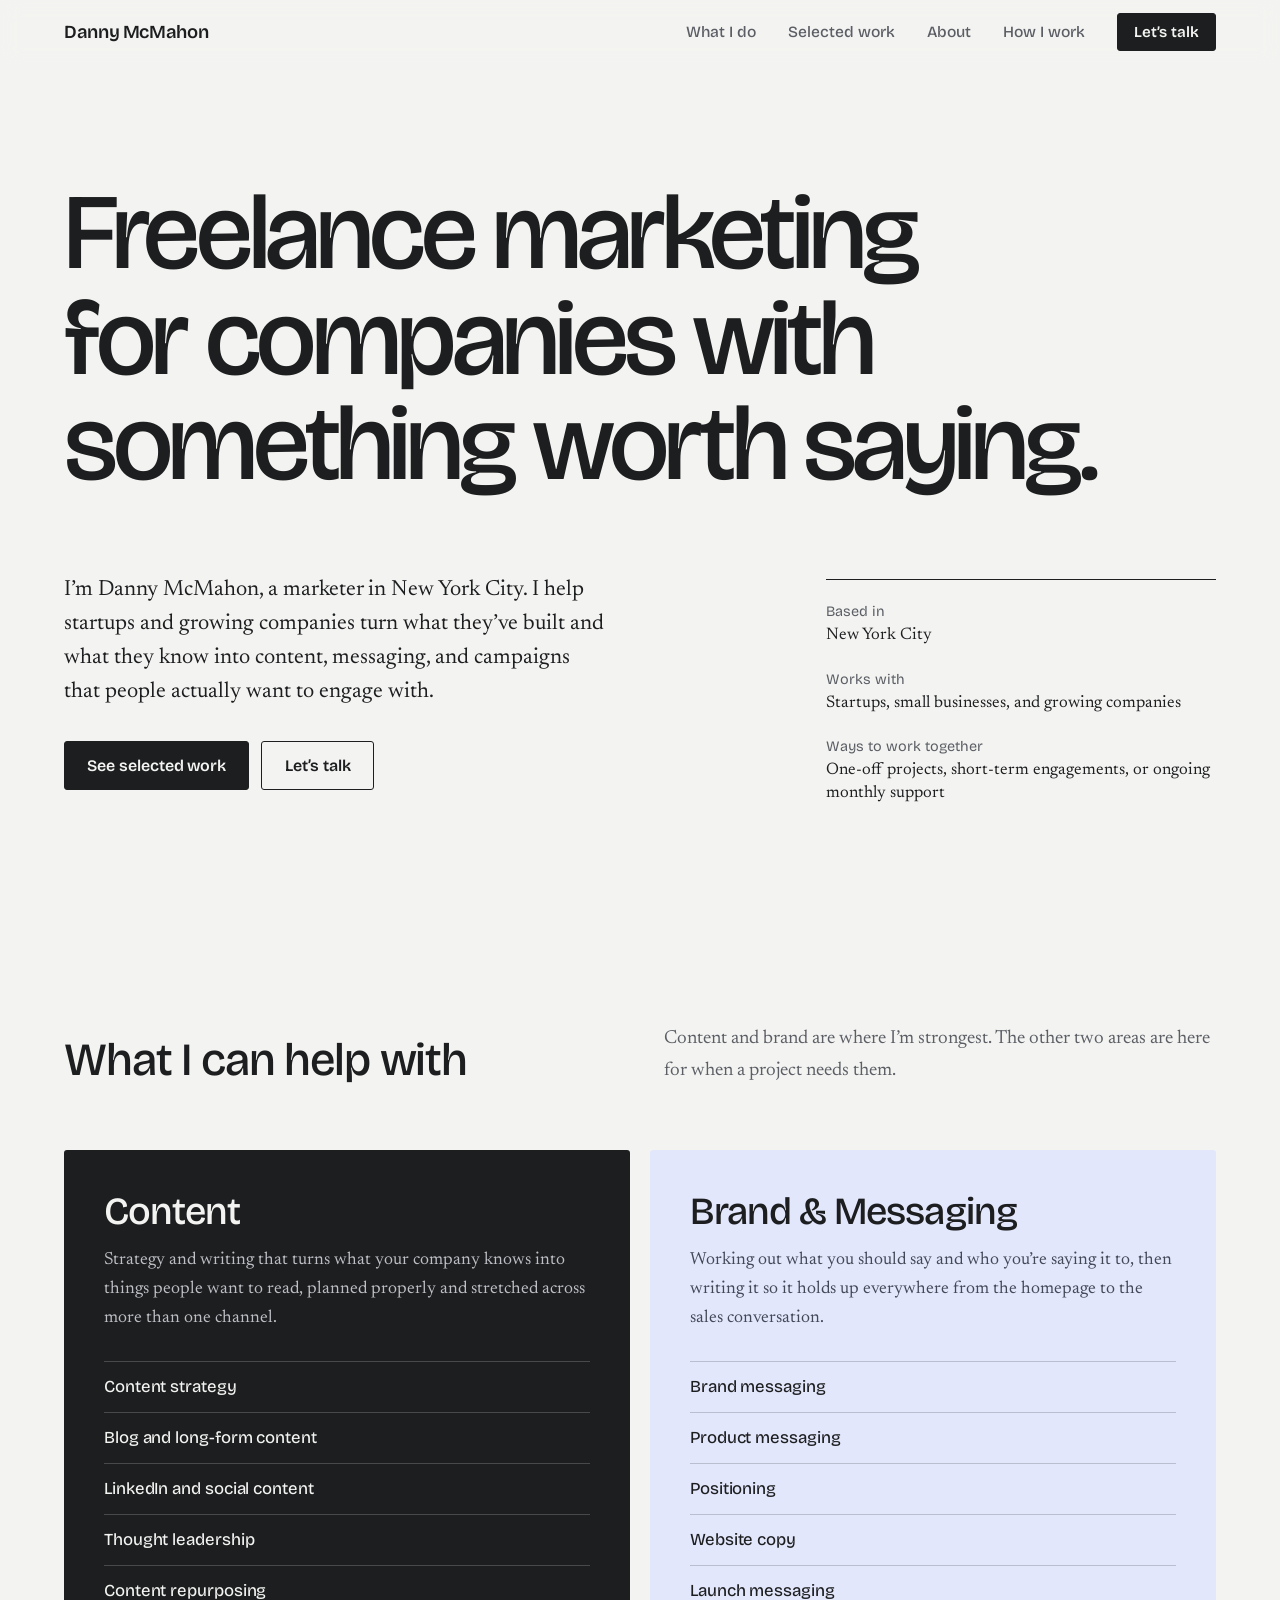
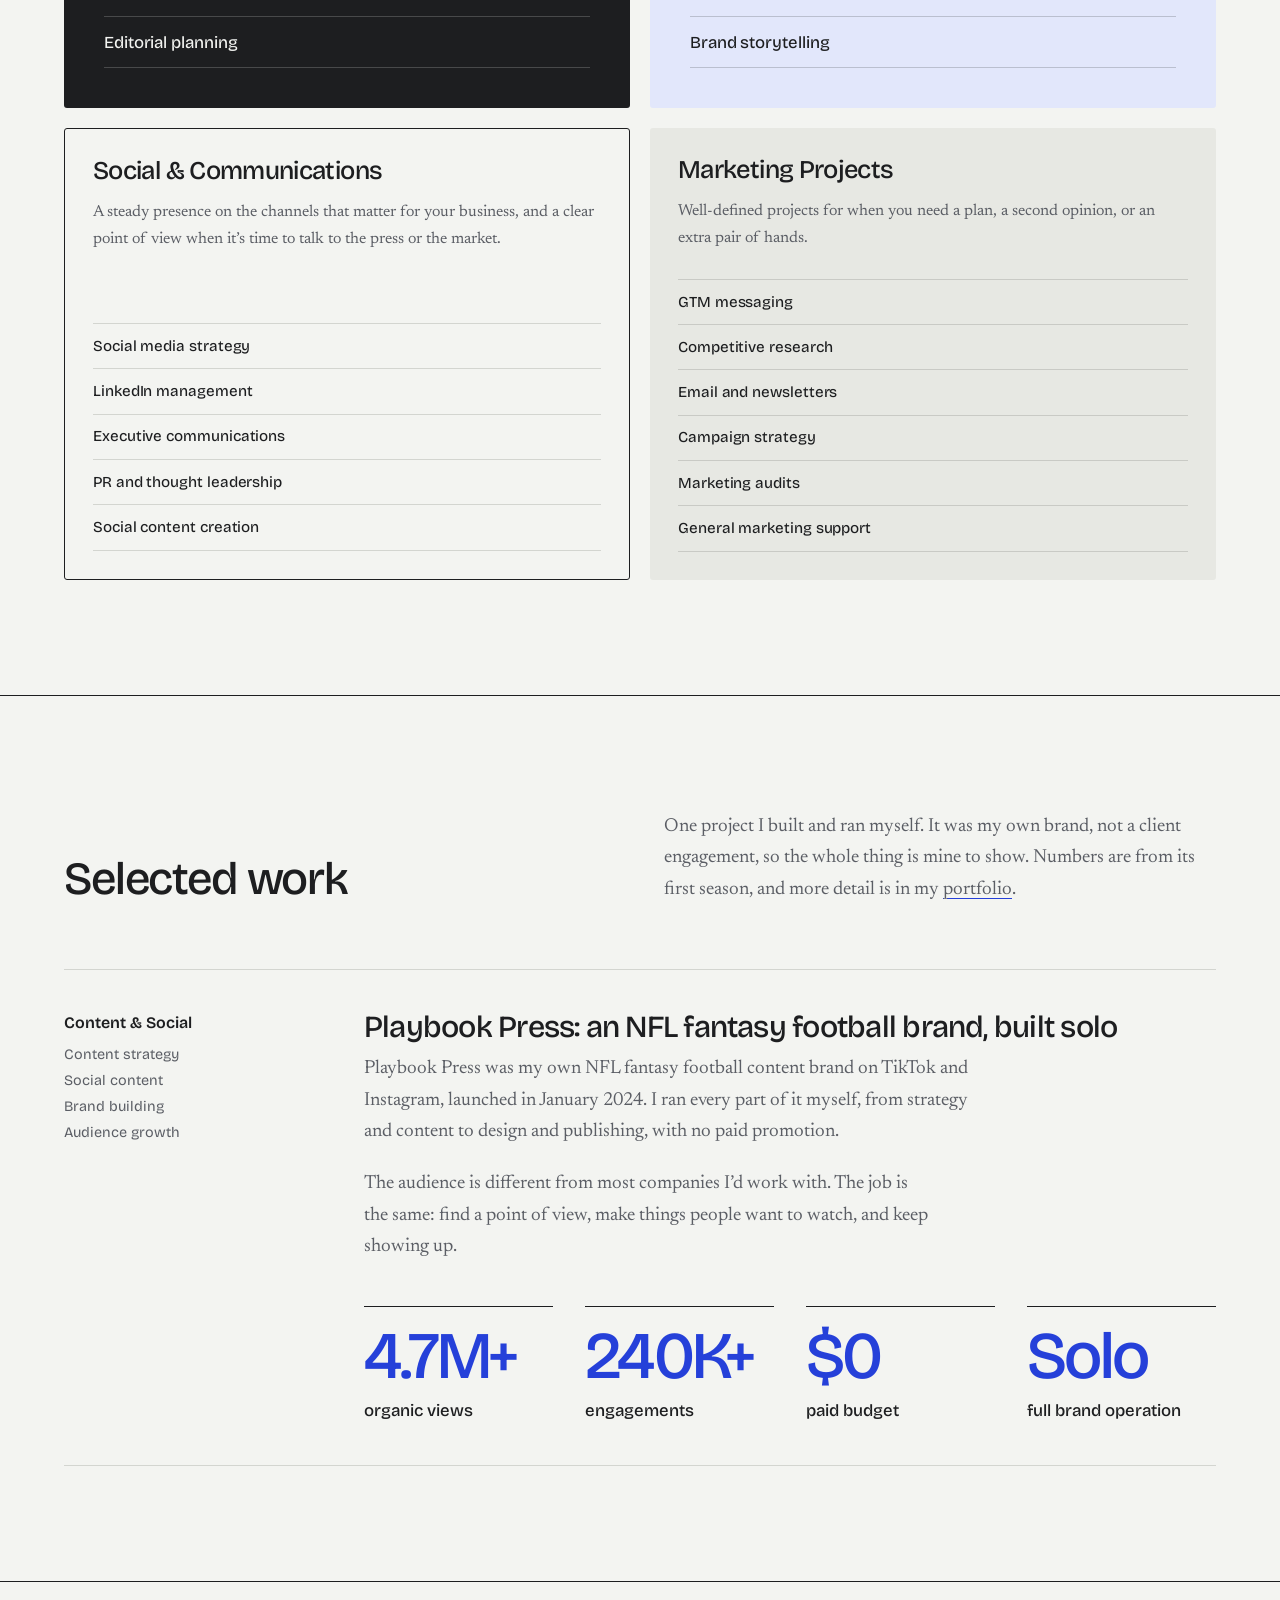
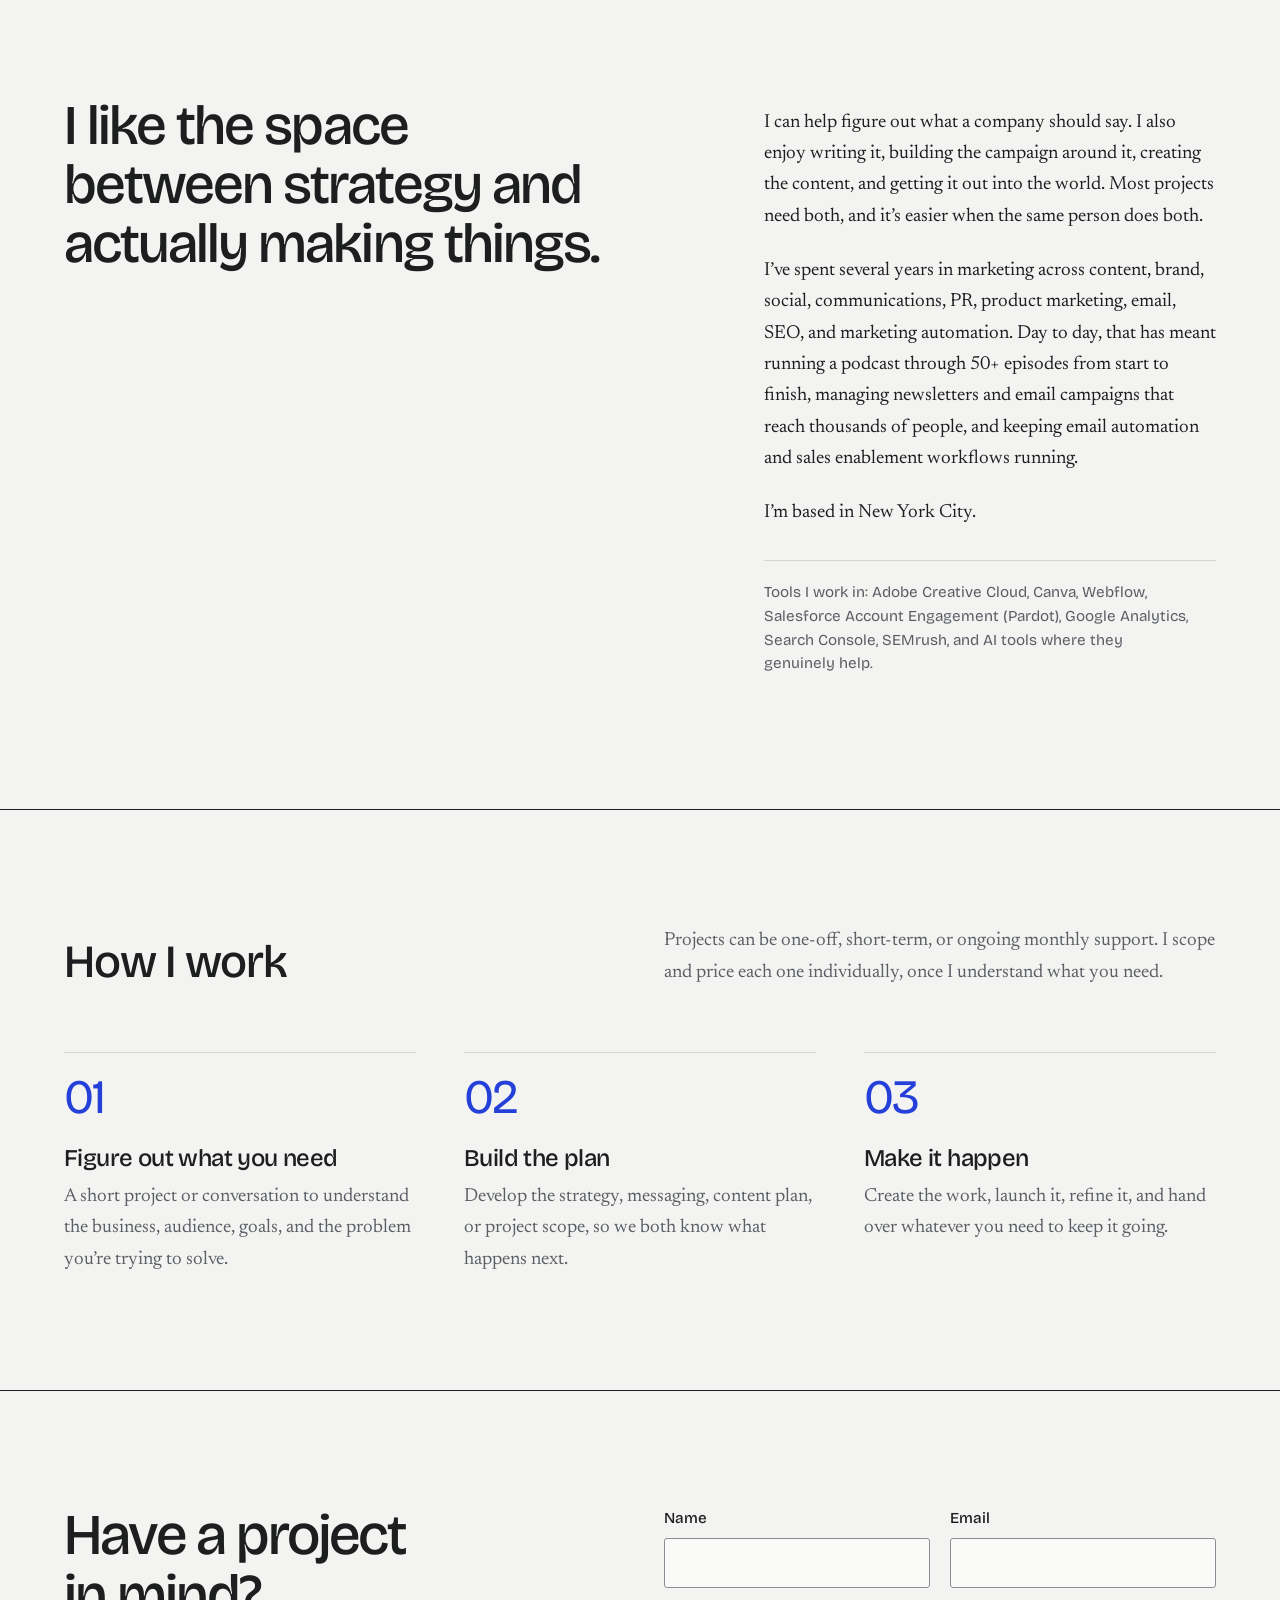
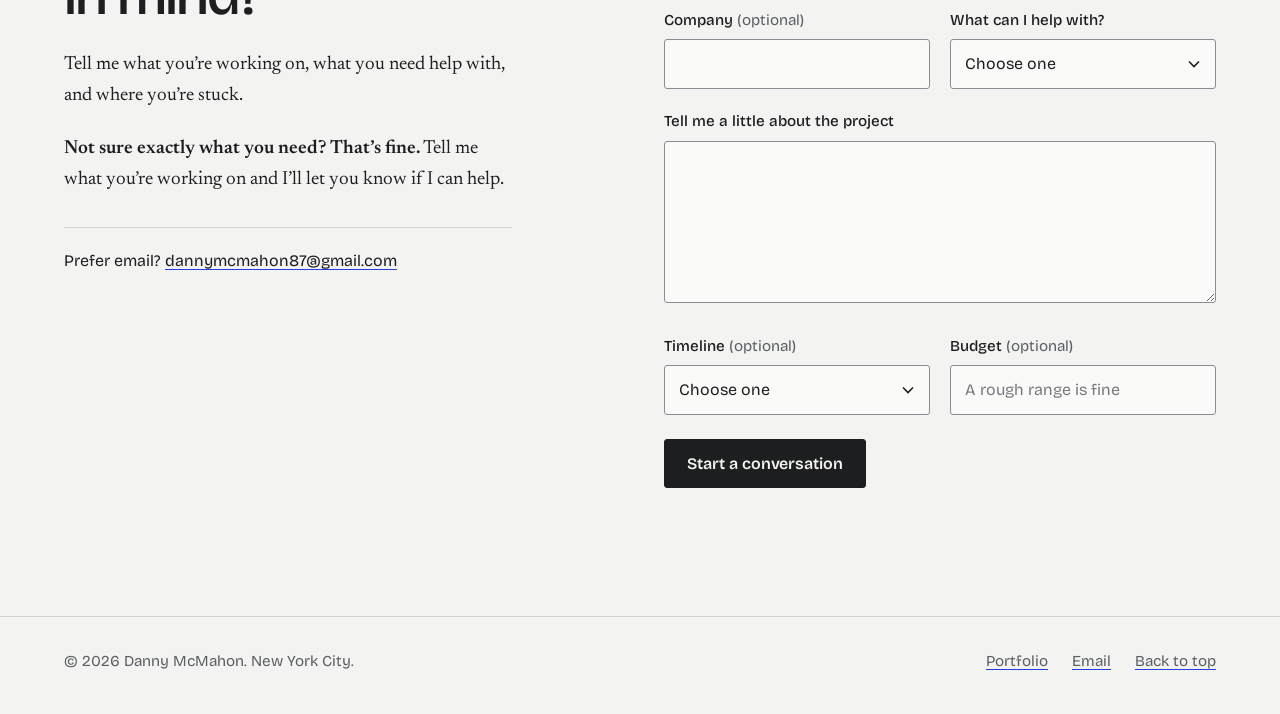
==== index.html @ 03c6f4ce "Add files via upload" ====
<!DOCTYPE html>
<html lang="en">
<head>
  <meta charset="utf-8">
  <meta name="viewport" content="width=device-width, initial-scale=1">

  <!-- Adds a "js" class early so the hero animation never flashes -->
  <script>document.documentElement.className += ' js';</script>

  <title>Danny McMahon | Freelance Content &amp; Marketing in New York City</title>
  <meta name="description" content="Danny McMahon is a freelance marketer in New York City who helps startups and growing companies with content, brand messaging, social media, and communications.">
  <meta name="theme-color" content="#F3F4F1">

  <!-- EDIT: replace with the real URL once the site is live -->
  <link rel="canonical" href="https://dannymcmahon24.github.io/freelance/">

  <!-- Open Graph / social previews. EDIT the URLs, and add og-image.png (1200x630) to the repo -->
  <meta property="og:type" content="website">
  <meta property="og:site_name" content="Danny McMahon">
  <meta property="og:title" content="Danny McMahon | Freelance Content &amp; Marketing">
  <meta property="og:description" content="Freelance marketing for companies with something worth saying. Content, brand messaging, social, and communications from New York City.">
  <meta property="og:url" content="https://dannymcmahon24.github.io/freelance/">
  <meta property="og:image" content="https://dannymcmahon24.github.io/freelance/og-image.png">
  <meta property="og:image:alt" content="Danny McMahon. Freelance marketing for companies with something worth saying.">
  <meta name="twitter:card" content="summary_large_image">

  <!-- Favicon placeholder (inline SVG monogram). Swap for your own favicon.svg or .png when ready -->
  <link rel="icon" href="data:image/svg+xml,%3Csvg xmlns='http://www.w3.org/2000/svg' viewBox='0 0 32 32'%3E%3Crect width='32' height='32' fill='%231D1E20'/%3E%3Ctext x='16' y='24' font-family='Georgia,serif' font-size='22' font-weight='700' text-anchor='middle' fill='%23F3F4F1'%3ED%3C/text%3E%3C/svg%3E">

  <!-- Fonts -->
  <link rel="preconnect" href="https://fonts.googleapis.com">
  <link rel="preconnect" href="https://fonts.gstatic.com" crossorigin>
  <link href="https://fonts.googleapis.com/css2?family=Bricolage+Grotesque:opsz,wght@12..96,400..700&family=Newsreader:ital,opsz,wght@0,6..72,400..600;1,6..72,400&display=swap" rel="stylesheet">

  <link rel="stylesheet" href="style.css">

  <script type="application/ld+json">
  {
    "@context": "https://schema.org",
    "@type": "Person",
    "name": "Danny McMahon",
    "jobTitle": "Freelance content and marketing",
    "description": "Freelance marketer helping startups and growing companies with content, brand messaging, social media, and communications.",
    "url": "https://dannymcmahon24.github.io/freelance/",
    "address": {
      "@type": "PostalAddress",
      "addressLocality": "New York",
      "addressRegion": "NY",
      "addressCountry": "US"
    },
    "knowsAbout": ["Content strategy", "Brand messaging", "Positioning", "Social media", "Communications", "SEO", "Email marketing"],
    "sameAs": ["https://dannymcmahon24.github.io/danny-portfolio/"]
  }
  </script>
</head>

<body>
  <a class="skip-link" href="#main">Skip to content</a>

  <header class="site-header" id="site-header">
    <div class="container nav">
      <a class="nav__brand" href="#top" aria-label="Danny McMahon, back to top">Danny McMahon</a>

      <button class="nav__toggle" type="button" aria-expanded="false" aria-controls="nav-links">
        <span data-toggle-label>Menu</span>
      </button>

      <nav aria-label="Primary">
        <ul class="nav__links" id="nav-links">
          <li><a href="#services">What I do</a></li>
          <li><a href="#work">Selected work</a></li>
          <li><a href="#about">About</a></li>
          <li><a href="#process">How I work</a></li>
          <li><a class="btn btn--small btn--primary" href="#contact">Let&rsquo;s talk</a></li>
        </ul>
      </nav>
    </div>
  </header>

  <main id="main">

    <!-- 1. HERO -->
    <section class="hero" id="top" aria-labelledby="hero-title">
      <div class="container">
        <h1 class="hero__title" id="hero-title" data-split>Freelance marketing for companies with something worth saying.</h1>

        <div class="hero__rest">
          <div class="hero__copy">
            <p class="hero__lede">I&rsquo;m Danny McMahon, a marketer in New York City. I help startups and growing companies turn what they&rsquo;ve built and what they know into content, messaging, and campaigns that people actually want to engage with.</p>
            <div class="hero__actions">
              <a class="btn btn--primary" href="#work">See selected work</a>
              <a class="btn btn--ghost" href="#contact">Let&rsquo;s talk</a>
            </div>
          </div>

          <dl class="hero__facts">
            <div>
              <dt>Based in</dt>
              <dd>New York City</dd>
            </div>
            <div>
              <dt>Works with</dt>
              <dd>Startups, small businesses, and growing companies</dd>
            </div>
            <div>
              <dt>Ways to work together</dt>
              <dd>One-off projects, short-term engagements, or ongoing monthly support</dd>
            </div>
          </dl>
        </div>
      </div>
    </section>

    <!-- 2. SERVICES -->
    <section class="section" id="services" aria-labelledby="services-title">
      <div class="container">
        <div class="section__head">
          <h2 id="services-title">What I can help with</h2>
          <p>Content and brand are where I&rsquo;m strongest. The other two areas are here for when a project needs them.</p>
        </div>

        <div class="services">
          <article class="panel panel--core panel--content">
            <h3>Content</h3>
            <p>Strategy and writing that turns what your company knows into things people want to read, planned properly and stretched across more than one channel.</p>
            <ul class="panel__list">
              <li>Content strategy</li>
              <li>Blog and long-form content</li>
              <li>LinkedIn and social content</li>
              <li>Thought leadership</li>
              <li>Content repurposing</li>
              <li>Editorial planning</li>
            </ul>
          </article>

          <article class="panel panel--core panel--brand">
            <h3>Brand &amp; Messaging</h3>
            <p>Working out what you should say and who you&rsquo;re saying it to, then writing it so it holds up everywhere from the homepage to the sales conversation.</p>
            <ul class="panel__list">
              <li>Brand messaging</li>
              <li>Product messaging</li>
              <li>Positioning</li>
              <li>Website copy</li>
              <li>Launch messaging</li>
              <li>Brand storytelling</li>
            </ul>
          </article>

          <article class="panel panel--support panel--social">
            <h3>Social &amp; Communications</h3>
            <p>A steady presence on the channels that matter for your business, and a clear point of view when it&rsquo;s time to talk to the press or the market.</p>
            <ul class="panel__list">
              <li>Social media strategy</li>
              <li>LinkedIn management</li>
              <li>Executive communications</li>
              <li>PR and thought leadership</li>
              <li>Social content creation</li>
            </ul>
          </article>

          <article class="panel panel--support panel--projects">
            <h3>Marketing Projects</h3>
            <p>Well-defined projects for when you need a plan, a second opinion, or an extra pair of hands.</p>
            <ul class="panel__list">
              <li>GTM messaging</li>
              <li>Competitive research</li>
              <li>Email and newsletters</li>
              <li>Campaign strategy</li>
              <li>Marketing audits</li>
              <li>General marketing support</li>
            </ul>
          </article>
        </div>
      </div>
    </section>

    <!-- 3. SELECTED WORK -->
    <section class="section section--rule" id="work" aria-labelledby="work-title">
      <div class="container">
        <div class="section__head">
          <h2 id="work-title">Selected work</h2>
          <p>One project I built and ran myself. It was my own brand, not a client engagement, so the whole thing is mine to show. Numbers are from its first season, and more detail is in my <a class="link" href="https://dannymcmahon24.github.io/danny-portfolio/" target="_blank" rel="noopener">portfolio</a>.</p>
        </div>

        <ul class="work" role="list">
          <li class="work-item work-item--feature">
            <div class="work-item__meta">
              <p class="work-item__type">Content &amp; Social</p>
              <ul class="work-item__skills" role="list">
                <li>Content strategy</li>
                <li>Social content</li>
                <li>Brand building</li>
                <li>Audience growth</li>
              </ul>
            </div>
            <div class="work-item__body">
              <h3>Playbook Press: an NFL fantasy football brand, built solo</h3>
              <p>Playbook Press was my own NFL fantasy football content brand on TikTok and Instagram, launched in January 2024. I ran every part of it myself, from strategy and content to design and publishing, with no paid promotion.</p>
              <p>The audience is different from most companies I&rsquo;d work with. The job is the same: find a point of view, make things people want to watch, and keep showing up.</p>
            </div>
            <div class="figures">
              <div class="figure">
                <p class="result__fig">4.7M+</p>
                <p class="result__label">organic views</p>
              </div>
              <div class="figure">
                <p class="result__fig">240K+</p>
                <p class="result__label">engagements</p>
              </div>
              <div class="figure">
                <p class="result__fig">$0</p>
                <p class="result__label">paid budget</p>
              </div>
              <div class="figure">
                <p class="result__fig">Solo</p>
                <p class="result__label">full brand operation</p>
              </div>
            </div>
          </li>
        </ul>
      </div>
    </section>

    <!-- 4. ABOUT -->
    <section class="section section--rule" id="about" aria-labelledby="about-title">
      <div class="container about">
        <h2 class="about__statement" id="about-title">I like the space between strategy and actually making things.</h2>

        <div class="about__body">
          <p>I can help figure out what a company should say. I also enjoy writing it, building the campaign around it, creating the content, and getting it out into the world. Most projects need both, and it&rsquo;s easier when the same person does both.</p>
          <p>I&rsquo;ve spent several years in marketing across content, brand, social, communications, PR, product marketing, email, SEO, and marketing automation. Day to day, that has meant running a podcast through 50+ episodes from start to finish, managing newsletters and email campaigns that reach thousands of people, and keeping email automation and sales enablement workflows running.</p>
          <p>I&rsquo;m based in New York City.</p>
          <p class="about__tools">Tools I work in: Adobe Creative Cloud, Canva, Webflow, Salesforce Account Engagement (Pardot), Google Analytics, Search Console, SEMrush, and AI tools where they genuinely help.</p>
        </div>
      </div>
    </section>

    <!-- 5. HOW I WORK -->
    <section class="section section--rule" id="process" aria-labelledby="process-title">
      <div class="container">
        <div class="section__head">
          <h2 id="process-title">How I work</h2>
          <p>Projects can be one-off, short-term, or ongoing monthly support. I scope and price each one individually, once I understand what you need.</p>
        </div>

        <ol class="steps" role="list">
          <li class="step">
            <span class="step__num" aria-hidden="true">01</span>
            <h3>Figure out what you need</h3>
            <p>A short project or conversation to understand the business, audience, goals, and the problem you&rsquo;re trying to solve.</p>
          </li>
          <li class="step">
            <span class="step__num" aria-hidden="true">02</span>
            <h3>Build the plan</h3>
            <p>Develop the strategy, messaging, content plan, or project scope, so we both know what happens next.</p>
          </li>
          <li class="step">
            <span class="step__num" aria-hidden="true">03</span>
            <h3>Make it happen</h3>
            <p>Create the work, launch it, refine it, and hand over whatever you need to keep it going.</p>
          </li>
        </ol>
      </div>
    </section>

    <!-- 6. CONTACT -->
    <section class="section section--rule section--last" id="contact" aria-labelledby="contact-title">
      <div class="container contact">
        <div class="contact__intro">
          <h2 id="contact-title">Have a project in mind?</h2>
          <p>Tell me what you&rsquo;re working on, what you need help with, and where you&rsquo;re stuck.</p>
          <p><strong>Not sure exactly what you need? That&rsquo;s fine.</strong> Tell me what you&rsquo;re working on and I&rsquo;ll let you know if I can help.</p>
          <p class="contact__email">Prefer email? <a class="link" href="mailto:dannymcmahon87@gmail.com" data-email-link><span data-email>dannymcmahon87@gmail.com</span></a></p>
        </div>

        <div class="form-wrap" id="form-wrap">
          <form class="form" id="contact-form" method="post">
            <div class="form__row">
              <div class="field">
                <label for="name">Name</label>
                <input id="name" name="name" type="text" autocomplete="name" required>
              </div>
              <div class="field">
                <label for="email">Email</label>
                <input id="email" name="email" type="email" autocomplete="email" required>
              </div>
            </div>

            <div class="form__row">
              <div class="field">
                <label for="company">Company <span class="optional">(optional)</span></label>
                <input id="company" name="company" type="text" autocomplete="organization">
              </div>
              <div class="field">
                <label for="help">What can I help with?</label>
                <select id="help" name="help" required>
                  <option value="" selected disabled>Choose one</option>
                  <option>Content</option>
                  <option>Brand &amp; Messaging</option>
                  <option>Social &amp; Communications</option>
                  <option>Marketing Projects</option>
                  <option>Not sure yet</option>
                </select>
              </div>
            </div>

            <div class="field">
              <label for="project">Tell me a little about the project</label>
              <textarea id="project" name="project" rows="6" required></textarea>
            </div>

            <div class="form__row">
              <div class="field">
                <label for="timeline">Timeline <span class="optional">(optional)</span></label>
                <select id="timeline" name="timeline">
                  <option value="" selected>Choose one</option>
                  <option>As soon as possible</option>
                  <option>In the next month</option>
                  <option>In the next few months</option>
                  <option>No fixed date</option>
                </select>
              </div>
              <div class="field">
                <label for="budget">Budget <span class="optional">(optional)</span></label>
                <input id="budget" name="budget" type="text" placeholder="A rough range is fine" autocomplete="off">
              </div>
            </div>

            <!-- Spam trap: real people never see or fill this in -->
            <div class="hp" aria-hidden="true">
              <label for="website">Leave this field empty</label>
              <input id="website" name="website" type="text" tabindex="-1" autocomplete="off">
            </div>

            <div class="form__footer">
              <button class="btn btn--primary" type="submit" data-submit>Start a conversation</button>
              <p class="form__status" id="form-status" role="status" aria-live="polite"></p>
            </div>
          </form>

          <div class="form__thanks" id="form-thanks" tabindex="-1" hidden>
            <h3>Got it. Thanks for reaching out.</h3>
            <p data-thanks-text>I&rsquo;ll read what you sent and reply by email.</p>
          </div>
        </div>
      </div>
    </section>
  </main>

  <footer class="site-footer">
    <div class="container site-footer__inner">
      <p>&copy; <span data-year>2026</span> Danny McMahon. New York City.</p>
      <ul class="site-footer__links" role="list">
        <li><a class="link" href="https://dannymcmahon24.github.io/danny-portfolio/" target="_blank" rel="noopener">Portfolio</a></li>
        <li><a class="link" href="mailto:dannymcmahon87@gmail.com" data-email-link>Email</a></li>
        <li><a class="link" href="#top">Back to top</a></li>
      </ul>
    </div>
  </footer>

  <script src="script.js" defer></script>
</body>
</html>
---- style.css ----
/* ==========================================================================
   Danny McMahon | Freelance marketing site
   Easy edits: colors, fonts, and spacing all live in the :root block below.
   ========================================================================== */

:root {
  /* Color */
  --paper: #F3F4F1;       /* page background */
  --paper-2: #FAFAF8;     /* form fields */
  --ink: #1D1E20;         /* text, dark panel */
  --muted: #5B5E65;       /* secondary text */
  --rule: #D3D5D0;        /* hairlines */
  --stone: #E7E8E3;       /* quiet panel fill */
  --accent: #2540D9;      /* the one accent: proofreader's blue */
  --accent-dark: #1B30AE;
  --tint: #E2E7FB;        /* pale accent for the Brand panel */

  /* Type */
  --font-display: "Bricolage Grotesque", "Helvetica Neue", Arial, sans-serif;
  --font-text: "Newsreader", Georgia, "Times New Roman", serif;

  /* Layout */
  --gutter: clamp(1.25rem, 4vw, 3rem);
  --max: 78rem;
  --nav-h: 4rem;
  --radius: 3px;
}

/* ---------- Base ---------- */

*,
*::before,
*::after { box-sizing: border-box; }

html {
  -webkit-text-size-adjust: 100%;
  scroll-padding-top: calc(var(--nav-h) + 1rem);
}

@media (prefers-reduced-motion: no-preference) {
  html { scroll-behavior: smooth; }
}

body {
  margin: 0;
  background: var(--paper);
  color: var(--ink);
  font-family: var(--font-text);
  font-size: 1.125rem;
  line-height: 1.65;
  font-optical-sizing: auto;
  -webkit-font-smoothing: antialiased;
  -moz-osx-font-smoothing: grayscale;
  text-rendering: optimizeLegibility;
}

@media (min-width: 52rem) {
  body { font-size: 1.1875rem; }
}

h1, h2, h3, h4 {
  margin: 0;
  font-family: var(--font-display);
  font-weight: 500;
  font-optical-sizing: auto;
  line-height: 1.1;
  letter-spacing: -0.025em;
  text-wrap: balance;
}

p { margin: 0 0 1.1em; text-wrap: pretty; }
p:last-child { margin-bottom: 0; }

ul, ol { margin: 0; padding: 0; list-style: none; }
dl, dd { margin: 0; }

a { color: inherit; }

img, svg { display: block; max-width: 100%; }

:focus-visible {
  outline: 2px solid var(--accent);
  outline-offset: 3px;
}

::selection { background: var(--accent); color: #fff; }

.container {
  width: 100%;
  max-width: var(--max);
  margin-inline: auto;
  padding-inline: var(--gutter);
}

.skip-link {
  position: absolute;
  left: 1rem;
  top: -4rem;
  z-index: 100;
  padding: 0.6rem 1rem;
  background: var(--ink);
  color: var(--paper);
  font-family: var(--font-display);
  font-size: 0.95rem;
  text-decoration: none;
  border-radius: var(--radius);
}
.skip-link:focus { top: 1rem; }

/* Inline links: a quiet blue underline that thickens on hover */
.link {
  text-decoration: underline;
  text-decoration-color: var(--accent);
  text-decoration-thickness: 1px;
  text-underline-offset: 0.2em;
  transition: text-decoration-thickness 0.15s ease, color 0.15s ease;
}
.link:hover {
  color: var(--accent);
  text-decoration-thickness: 2px;
}

/* ---------- Buttons ---------- */

.btn {
  display: inline-block;
  padding: 0.85rem 1.4rem;
  border: 1px solid var(--ink);
  border-radius: var(--radius);
  font-family: var(--font-display);
  font-size: 1rem;
  font-weight: 600;
  line-height: 1.2;
  letter-spacing: -0.005em;
  text-align: center;
  text-decoration: none;
  cursor: pointer;
  transition: background-color 0.18s ease, color 0.18s ease, border-color 0.18s ease;
}

.btn--primary {
  background: var(--ink);
  color: var(--paper);
}
.btn--primary:hover {
  background: var(--accent);
  border-color: var(--accent);
}

.btn--ghost {
  background: transparent;
  color: var(--ink);
}
.btn--ghost:hover {
  background: var(--ink);
  color: var(--paper);
}

.btn--small {
  padding: 0.55rem 1rem;
  font-size: 0.95rem;
}

.btn[disabled] {
  opacity: 0.6;
  cursor: progress;
}

/* ---------- Header / navigation ---------- */

.site-header {
  position: sticky;
  top: 0;
  z-index: 50;
  background: rgba(243, 244, 241, 0.92);
  -webkit-backdrop-filter: saturate(1.2) blur(10px);
  backdrop-filter: saturate(1.2) blur(10px);
  border-bottom: 1px solid transparent;
  transition: border-color 0.2s ease;
}
.site-header.is-scrolled { border-bottom-color: var(--rule); }

.nav {
  display: flex;
  align-items: center;
  justify-content: space-between;
  min-height: var(--nav-h);
}

.nav__brand {
  font-family: var(--font-display);
  font-size: 1.15rem;
  font-weight: 600;
  letter-spacing: -0.02em;
  text-decoration: none;
}

.nav__toggle {
  padding: 0.5rem 0;
  border: 0;
  background: none;
  color: var(--ink);
  font-family: var(--font-display);
  font-size: 1rem;
  font-weight: 500;
  cursor: pointer;
}

/* Mobile menu: drops down under the header */
.nav__links {
  display: none;
  position: absolute;
  top: 100%;
  left: 0;
  right: 0;
  flex-direction: column;
  padding: 0.25rem var(--gutter) 1.5rem;
  background: var(--paper);
  border-bottom: 1px solid var(--rule);
}
.site-header.is-open .nav__links { display: flex; }

.nav__links a:not(.btn) {
  display: block;
  padding: 0.9rem 0;
  border-bottom: 1px solid var(--rule);
  font-family: var(--font-display);
  font-size: 1.25rem;
  font-weight: 500;
  text-decoration: none;
}
.nav__links li:last-child { margin-top: 1.25rem; }
.nav__links .btn { display: block; }

@media (min-width: 52rem) {
  .nav__toggle { display: none; }

  .nav__links {
    display: flex;
    position: static;
    flex-direction: row;
    align-items: center;
    gap: 2rem;
    padding: 0;
    background: none;
    border: 0;
  }

  .nav__links a:not(.btn) {
    padding: 0.25rem 0;
    border: 0;
    font-size: 0.975rem;
    color: var(--muted);
    text-decoration: underline;
    text-decoration-color: transparent;
    text-decoration-thickness: 2px;
    text-underline-offset: 0.45em;
    transition: color 0.15s ease, text-decoration-color 0.15s ease;
  }
  .nav__links a:not(.btn):hover { color: var(--ink); }
  .nav__links a[aria-current="true"] {
    color: var(--ink);
    text-decoration-color: var(--accent);
  }

  .nav__links li:last-child { margin-top: 0; }
  .nav__links .btn { display: inline-block; }
}

/* ---------- Hero ---------- */

.hero {
  padding-block: clamp(3.5rem, 9vw, 7.5rem) clamp(4rem, 8vw, 7rem);
}

.hero__title {
  max-width: 15.5em;
  font-size: clamp(2.8rem, 8.4vw, 7.25rem);
  font-weight: 500;
  line-height: 0.98;
  letter-spacing: -0.04em;
}

.hero__rest {
  display: grid;
  gap: 3rem;
  margin-top: clamp(2.5rem, 6vw, 5rem);
}

.hero__lede {
  max-width: 34rem;
  font-size: 1.25rem;
  line-height: 1.55;
}

@media (min-width: 52rem) {
  .hero__lede { font-size: 1.375rem; }
}

.hero__actions {
  display: flex;
  flex-wrap: wrap;
  gap: 0.75rem;
  margin-top: 2rem;
}

.hero__facts {
  display: grid;
  gap: 1.25rem;
  align-content: start;
  padding-top: 1.25rem;
  border-top: 1px solid var(--ink);
}

.hero__facts dt {
  font-family: var(--font-display);
  font-size: 0.9rem;
  color: var(--muted);
}
.hero__facts dd {
  font-size: 1.05rem;
  line-height: 1.4;
}

@media (min-width: 52rem) {
  .hero__rest {
    grid-template-columns: minmax(0, 7fr) minmax(0, 4fr);
    gap: 5rem;
    align-items: start;
  }
  .hero__facts { margin-top: 0.4rem; }
}

/* The one orchestrated moment: headline words rise into place on load */
@media (prefers-reduced-motion: no-preference) {
  .js .hero__title .w {
    display: inline-block;
    overflow: hidden;
    vertical-align: top;
    padding-bottom: 0.14em;
    margin-bottom: -0.14em;
  }
  .js .hero__title .w > span {
    display: inline-block;
    transform: translateY(110%);
    animation: rise 0.85s cubic-bezier(0.2, 0.7, 0.2, 1) forwards;
    animation-delay: calc(var(--i, 0) * 70ms + 120ms);
  }
  .js .hero__rest {
    opacity: 0;
    animation: fade-in 0.9s ease 0.85s forwards;
  }
}

@keyframes rise { to { transform: none; } }
@keyframes fade-in { to { opacity: 1; } }

/* ---------- Sections ---------- */

.section {
  padding-block: clamp(4.5rem, 9vw, 8rem);
}
.section--rule {
  border-top: 1px solid var(--ink);
}
.section--last {
  padding-bottom: clamp(5rem, 10vw, 9rem);
}

.section__head {
  display: grid;
  gap: 1rem 3rem;
  margin-bottom: clamp(2.5rem, 5vw, 4rem);
}
.section__head h2 {
  font-size: clamp(2rem, 3.6vw, 2.9rem);
}
.section__head p {
  max-width: 36rem;
  color: var(--muted);
}

@media (min-width: 56rem) {
  .section__head {
    grid-template-columns: repeat(12, minmax(0, 1fr));
    align-items: end;
  }
  .section__head h2 { grid-column: 1 / 6; }
  .section__head p { grid-column: 7 / 13; }
}

/* ---------- Services ---------- */

.services {
  display: grid;
  gap: 1rem;
}

@media (min-width: 52rem) {
  .services {
    grid-template-columns: repeat(2, minmax(0, 1fr));
    gap: 1.25rem;
  }
}

.panel {
  --bg: transparent;
  --fg: var(--ink);
  --soft: var(--muted);
  --line: var(--rule);
  display: flex;
  flex-direction: column;
  padding: 1.75rem;
  background: var(--bg);
  color: var(--fg);
  border-radius: var(--radius);
}

.panel h3 { margin-bottom: 0.85rem; }

.panel > p {
  color: var(--soft);
  margin-bottom: 1.75rem;
}

.panel__list {
  margin-top: auto;
  border-top: 1px solid var(--line);
}
.panel__list li {
  padding: 0.6rem 0;
  border-bottom: 1px solid var(--line);
  font-family: var(--font-display);
  font-size: 1rem;
  font-weight: 450;
  letter-spacing: -0.005em;
}

/* Core panels: bigger and bolder */
.panel--core { padding: clamp(1.75rem, 3.2vw, 2.5rem); }
.panel--core h3 { font-size: clamp(1.9rem, 3vw, 2.5rem); }
.panel--core > p { font-size: 1.1rem; }
.panel--core .panel__list li { padding-block: 0.7rem; font-size: 1.05rem; }

/* Support panels: smaller and quieter */
.panel--support h3 { font-size: clamp(1.4rem, 2vw, 1.65rem); }
.panel--support > p { font-size: 1rem; }
.panel--support .panel__list li { font-size: 0.95rem; }

/* Four different surfaces */
.panel--content {
  --bg: var(--ink);
  --fg: var(--paper);
  --soft: #BDBFC4;
  --line: rgba(243, 244, 241, 0.2);
}
.panel--brand {
  --bg: var(--tint);
  --soft: #434857;
  --line: rgba(29, 30, 32, 0.2);
}
.panel--social {
  border: 1px solid var(--ink);
}
.panel--projects {
  --bg: var(--stone);
  --line: rgba(29, 30, 32, 0.15);
}

/* ---------- Selected work ---------- */

.work { border-top: 1px solid var(--rule); }

.work-item {
  display: grid;
  gap: 1.25rem;
  padding-block: 2rem;
  border-bottom: 1px solid var(--rule);
}

.work-item__type {
  margin-bottom: 0.4rem;
  font-family: var(--font-display);
  font-size: 1rem;
  font-weight: 600;
}
.work-item__skills {
  display: flex;
  flex-wrap: wrap;
  gap: 0.1rem 1rem;
  font-family: var(--font-display);
  font-size: 0.9rem;
  color: var(--muted);
}

.work-item__body h3 {
  margin-bottom: 0.6rem;
  font-size: clamp(1.45rem, 2.4vw, 2rem);
}
.work-item__body p {
  max-width: 34rem;
  color: var(--muted);
}

.result__fig {
  margin: 0;
  font-family: var(--font-display);
  font-size: clamp(2.75rem, 5.2vw, 4.25rem);
  font-weight: 500;
  line-height: 1;
  letter-spacing: -0.04em;
  color: var(--accent);
  font-variant-numeric: lining-nums;
}
.result__label {
  margin: 0.45rem 0 0;
  font-family: var(--font-display);
  font-size: 1.05rem;
  font-weight: 500;
}
.result__extra {
  margin: 0.15rem 0 0;
  font-size: 0.95rem;
  color: var(--muted);
}

@media (min-width: 56rem) {
  .work-item {
    grid-template-columns: repeat(12, minmax(0, 1fr));
    gap: 0 3rem;
    padding-block: 2.5rem;
    align-items: start;
  }
  .work-item__meta { grid-column: 1 / 4; }
  .work-item__skills { flex-direction: column; gap: 0.15rem; }
  .work-item__body { grid-column: 4 / 9; }
  .work-item__result { grid-column: 9 / 13; }
}

/* ---------- About ---------- */

.about {
  display: grid;
  gap: 2rem;
}

.about__statement {
  font-size: clamp(2.1rem, 4.4vw, 3.5rem);
  line-height: 1.05;
  letter-spacing: -0.035em;
}

.about__body { max-width: 38rem; }
.about__body p { margin-bottom: 1.2em; }

.about__tools {
  margin-top: 2rem;
  padding-top: 1.25rem;
  border-top: 1px solid var(--rule);
  font-family: var(--font-display);
  font-size: 0.95rem;
  line-height: 1.55;
  color: var(--muted);
}

@media (min-width: 56rem) {
  .about {
    grid-template-columns: repeat(12, minmax(0, 1fr));
    gap: 0 3rem;
  }
  .about__statement { grid-column: 1 / 7; }
  .about__body { grid-column: 8 / 13; margin-top: 0.6rem; }
}

/* ---------- Process ---------- */

.steps {
  display: grid;
  gap: 2.5rem;
}

.step {
  padding-top: 1.25rem;
  border-top: 1px solid var(--rule);
}

.step__num {
  display: block;
  margin-bottom: 1.5rem;
  font-family: var(--font-display);
  font-size: 3rem;
  font-weight: 400;
  line-height: 1;
  letter-spacing: -0.04em;
  color: var(--accent);
  font-variant-numeric: lining-nums;
}

.step h3 {
  margin-bottom: 0.6rem;
  font-size: 1.5rem;
}
.step p {
  max-width: 24rem;
  color: var(--muted);
}

@media (min-width: 52rem) {
  .steps {
    grid-template-columns: repeat(3, minmax(0, 1fr));
    gap: 3rem;
  }
}

/* ---------- Contact ---------- */

.contact {
  display: grid;
  gap: 3rem;
}

.contact__intro h2 {
  margin-bottom: 1.5rem;
  font-size: clamp(2.2rem, 4.6vw, 3.6rem);
  line-height: 1.03;
  letter-spacing: -0.035em;
}
.contact__intro p { max-width: 28rem; }
.contact__intro strong {
  font-weight: 600;
}
.contact__email {
  margin-top: 2rem;
  padding-top: 1.25rem;
  border-top: 1px solid var(--rule);
  font-family: var(--font-display);
  font-size: 1rem;
}

@media (min-width: 56rem) {
  .contact {
    grid-template-columns: repeat(12, minmax(0, 1fr));
    gap: 0 3rem;
  }
  .contact__intro { grid-column: 1 / 6; }
  .form-wrap { grid-column: 7 / 13; }
}

/* Form */

.form { display: grid; gap: 1.25rem; }

.form__row {
  display: grid;
  gap: 1.25rem;
}
@media (min-width: 40rem) {
  .form__row { grid-template-columns: repeat(2, minmax(0, 1fr)); }
}

.field label {
  display: block;
  margin-bottom: 0.4rem;
  font-family: var(--font-display);
  font-size: 0.95rem;
  font-weight: 500;
}
.optional {
  font-weight: 400;
  color: var(--muted);
}

.field input,
.field select,
.field textarea {
  width: 100%;
  padding: 0.8rem 0.9rem;
  background: var(--paper-2);
  color: var(--ink);
  border: 1px solid #8A8D93;
  border-radius: var(--radius);
  font-family: var(--font-display);
  font-size: 1rem; /* 16px+ stops iOS zooming on focus */
  line-height: 1.4;
  transition: border-color 0.15s ease, box-shadow 0.15s ease;
}
.field textarea { resize: vertical; min-height: 9rem; }

.field input::placeholder { color: #767980; }

.field input:hover,
.field select:hover,
.field textarea:hover { border-color: var(--ink); }

.field input:focus-visible,
.field select:focus-visible,
.field textarea:focus-visible {
  outline: none;
  border-color: var(--accent);
  box-shadow: 0 0 0 3px rgba(37, 64, 217, 0.22);
}

.field select {
  appearance: none;
  -webkit-appearance: none;
  padding-right: 2.4rem;
  background-image: url("data:image/svg+xml,%3Csvg xmlns='http://www.w3.org/2000/svg' width='12' height='8' viewBox='0 0 12 8'%3E%3Cpath d='M1 1.5l5 5 5-5' fill='none' stroke='%231D1E20' stroke-width='1.6'/%3E%3C/svg%3E");
  background-repeat: no-repeat;
  background-position: right 0.95rem center;
}

.hp {
  position: absolute;
  left: -9999px;
  width: 1px;
  height: 1px;
  overflow: hidden;
}

.form__footer {
  display: flex;
  flex-wrap: wrap;
  align-items: center;
  gap: 1rem 1.25rem;
  margin-top: 0.25rem;
}

.form__status {
  margin: 0;
  font-family: var(--font-display);
  font-size: 0.95rem;
  color: var(--muted);
}
.form__status.is-error { color: #A12727; }

.form__thanks {
  padding: clamp(1.75rem, 3vw, 2.5rem);
  background: var(--tint);
  border-radius: var(--radius);
}
.form__thanks[hidden] { display: none; }
.form__thanks h3 {
  margin-bottom: 0.75rem;
  font-size: 1.75rem;
}
.form__thanks:focus { outline: none; }

.form-wrap.is-sent .form { display: none; }

/* ---------- Footer ---------- */

.site-footer {
  padding-block: 2rem 2.5rem;
  border-top: 1px solid var(--rule);
  font-family: var(--font-display);
  font-size: 0.95rem;
  color: var(--muted);
}
.site-footer__inner {
  display: flex;
  flex-wrap: wrap;
  justify-content: space-between;
  gap: 1rem 2rem;
}
.site-footer p { margin: 0; }
.site-footer__links {
  display: flex;
  flex-wrap: wrap;
  gap: 0.5rem 1.5rem;
}

/* ---------- Print ---------- */

@media print {
  .site-header, .skip-link, .form-wrap { display: none; }
  body { background: #fff; }
}

/* Featured case study (single project with several figures) */

.work-item--feature .work-item__body p { max-width: 38rem; }
.work-item--feature .work-item__body p + p { margin-top: 1em; }

.figures {
  display: grid;
  grid-template-columns: repeat(2, minmax(0, 1fr));
  gap: 2rem 1.5rem;
  margin-top: 1rem;
}
.figure {
  padding-top: 1rem;
  border-top: 1px solid var(--ink);
}

@media (min-width: 56rem) {
  .work-item--feature .work-item__body { grid-column: 4 / 13; }
  .figures {
    grid-column: 4 / 13;
    grid-template-columns: repeat(4, minmax(0, 1fr));
    gap: 0 2rem;
    margin-top: 2.75rem;
  }
}
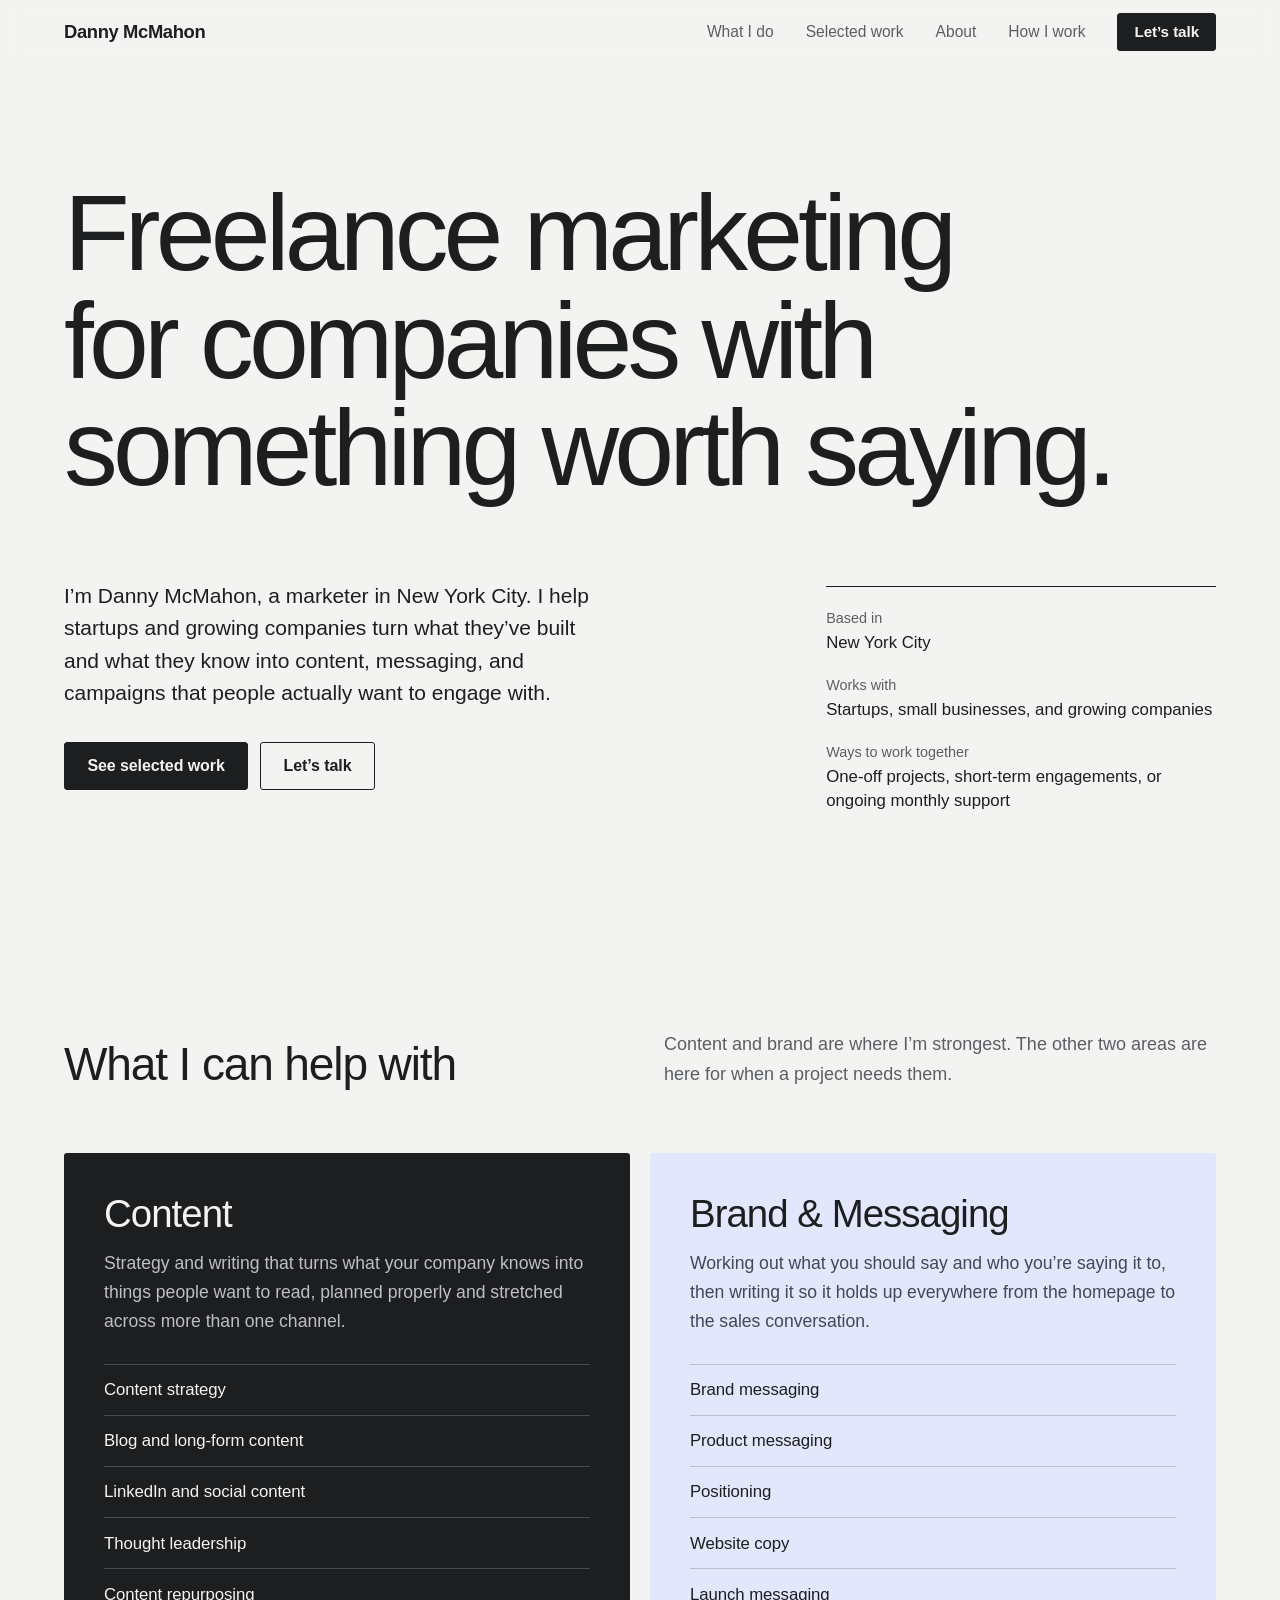
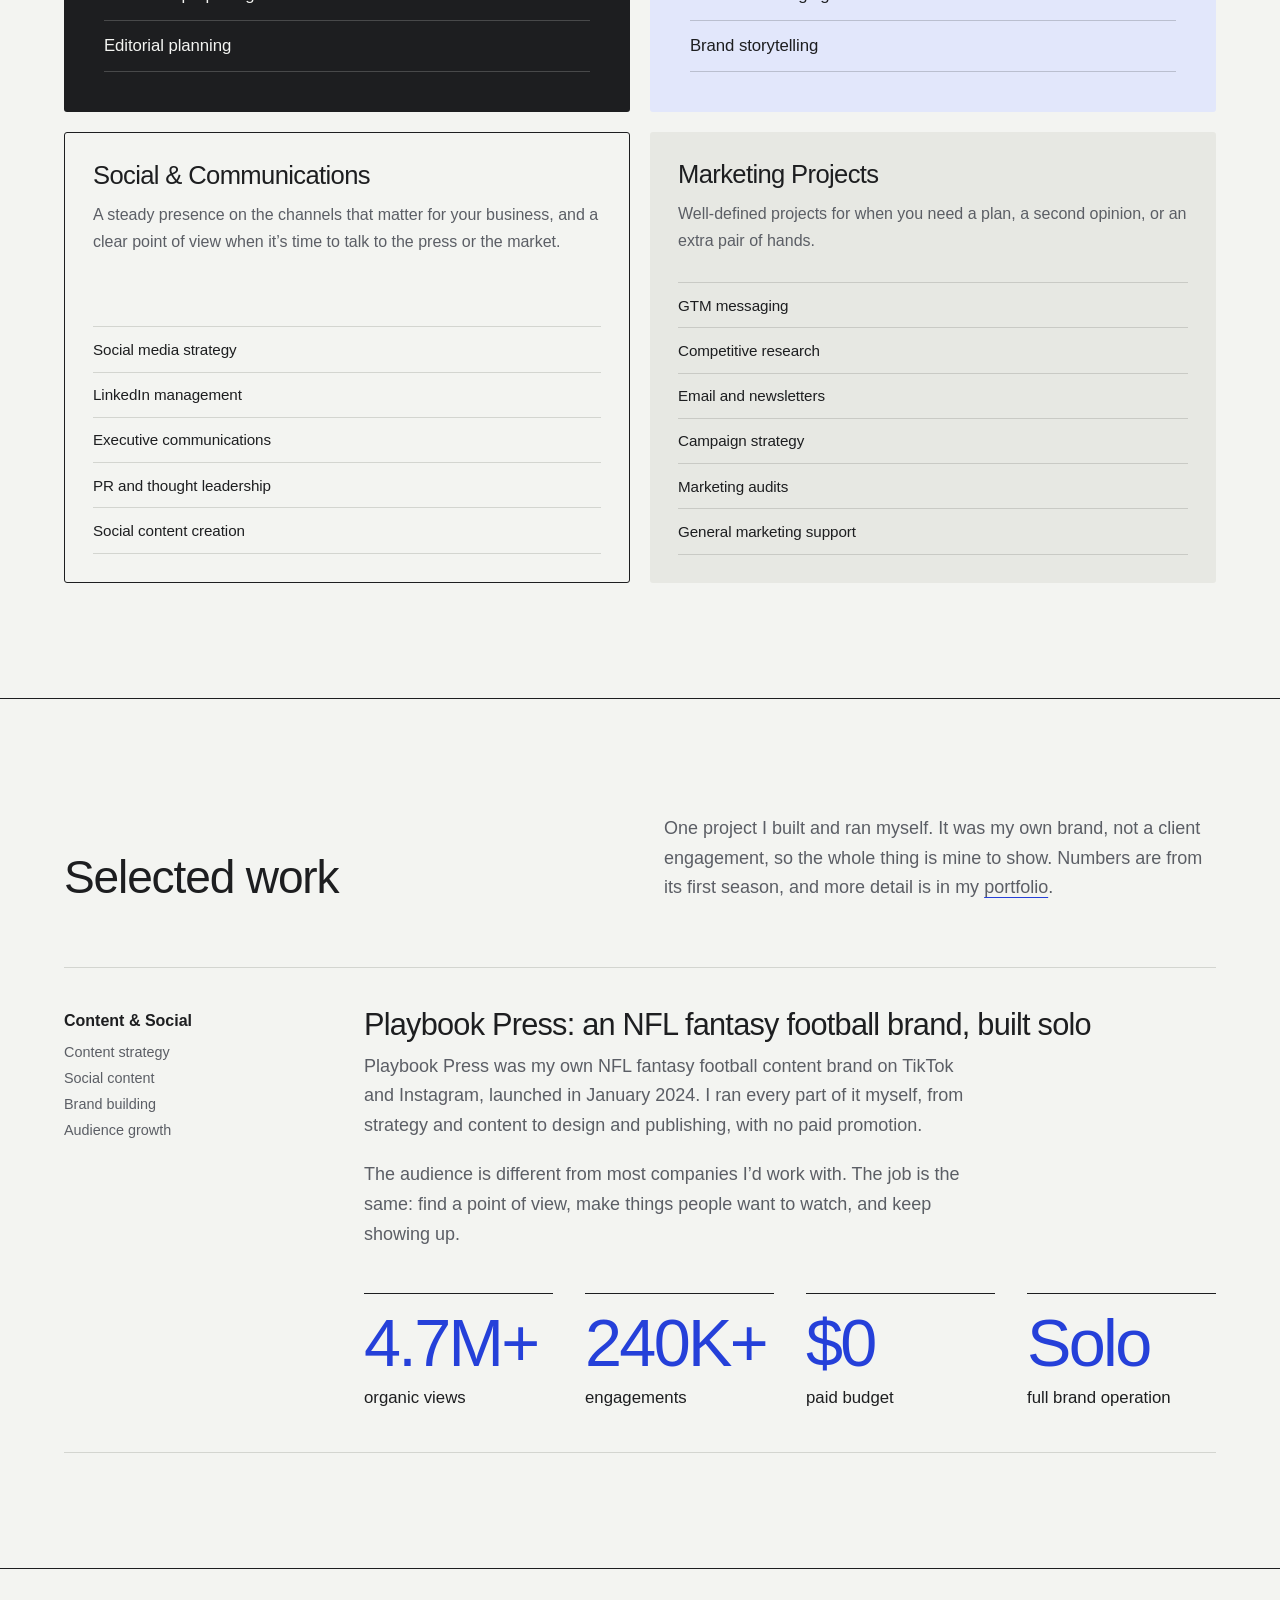
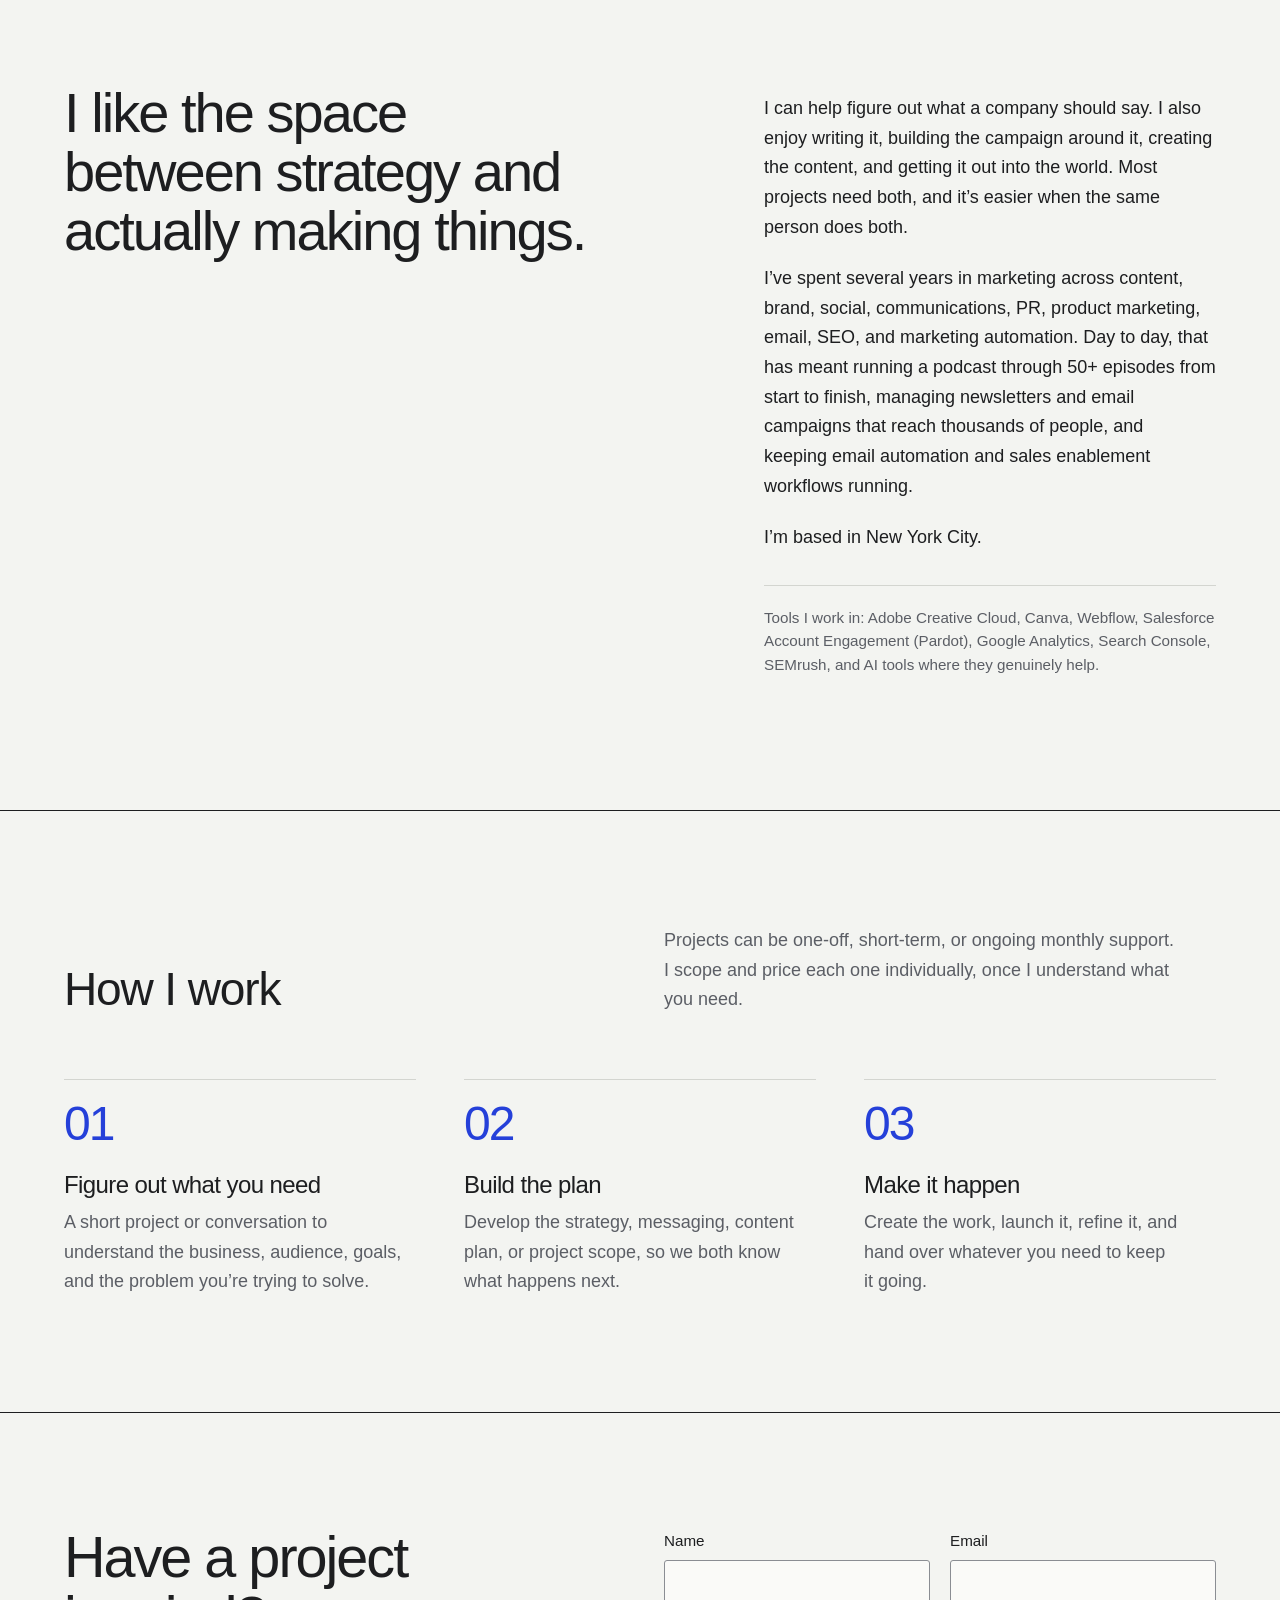
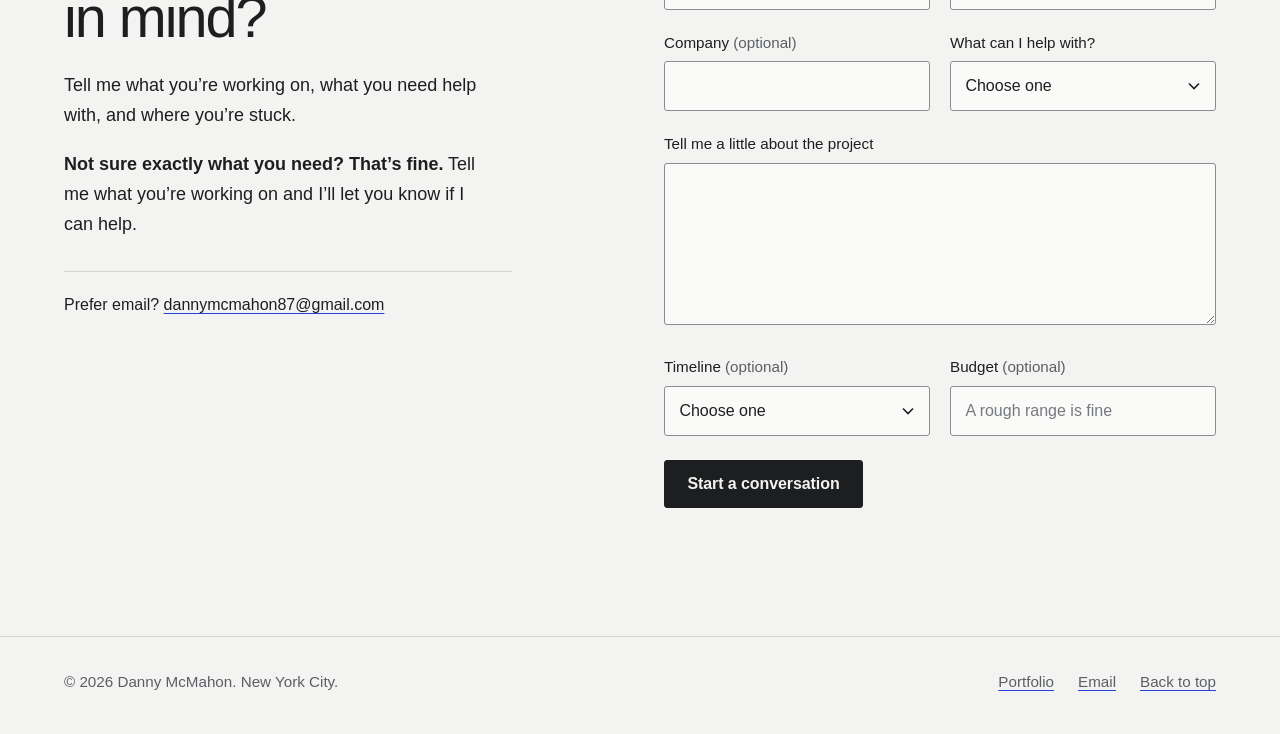
==== commit 766dc86a: "Update index.html" ====
--- a/index.html
+++ b/index.html
@@ -12,15 +12,14 @@
   <meta name="theme-color" content="#F3F4F1">
 
   <!-- EDIT: replace with the real URL once the site is live -->
-  <link rel="canonical" href="https://dannymcmahon24.github.io/freelance/">
-
+<link rel="canonical" href="https://dannymcmahonmarketing.com/">
+  
   <!-- Open Graph / social previews. EDIT the URLs, and add og-image.png (1200x630) to the repo -->
   <meta property="og:type" content="website">
   <meta property="og:site_name" content="Danny McMahon">
   <meta property="og:title" content="Danny McMahon | Freelance Content &amp; Marketing">
   <meta property="og:description" content="Freelance marketing for companies with something worth saying. Content, brand messaging, social, and communications from New York City.">
-  <meta property="og:url" content="https://dannymcmahon24.github.io/freelance/">
-  <meta property="og:image" content="https://dannymcmahon24.github.io/freelance/og-image.png">
+<meta property="og:url" content="https://dannymcmahonmarketing.com/">  <meta property="og:image" content="https://dannymcmahon24.github.io/freelance/og-image.png">
   <meta property="og:image:alt" content="Danny McMahon. Freelance marketing for companies with something worth saying.">
   <meta name="twitter:card" content="summary_large_image">
 
--- a/style.css
+++ b/style.css
@@ -16,8 +16,8 @@
   --tint: #E2E7FB;        /* pale accent for the Brand panel */
 
   /* Type */
-  --font-display: "Bricolage Grotesque", "Helvetica Neue", Arial, sans-serif;
-  --font-text: "Newsreader", Georgia, "Times New Roman", serif;
+  --font-display: "DM Sans", "Helvetica Neue", Arial, sans-serif;
+  --font-text: "DM Sans", "Helvetica Neue", Arial, sans-serif;
 
   /* Layout */
   --gutter: clamp(1.25rem, 4vw, 3rem);
@@ -46,7 +46,7 @@
   background: var(--paper);
   color: var(--ink);
   font-family: var(--font-text);
-  font-size: 1.125rem;
+  font-size: 1.0625rem;
   line-height: 1.65;
   font-optical-sizing: auto;
   -webkit-font-smoothing: antialiased;
@@ -55,7 +55,7 @@
 }
 
 @media (min-width: 52rem) {
-  body { font-size: 1.1875rem; }
+  body { font-size: 1.125rem; }
 }
 
 h1, h2, h3, h4 {
@@ -277,8 +277,8 @@
   max-width: 15.5em;
   font-size: clamp(2.8rem, 8.4vw, 7.25rem);
   font-weight: 500;
-  line-height: 0.98;
-  letter-spacing: -0.04em;
+  line-height: 1;
+  letter-spacing: -0.045em;
 }
 
 .hero__rest {
@@ -289,12 +289,12 @@
 
 .hero__lede {
   max-width: 34rem;
-  font-size: 1.25rem;
+  font-size: 1.1875rem;
   line-height: 1.55;
 }
 
 @media (min-width: 52rem) {
-  .hero__lede { font-size: 1.375rem; }
+  .hero__lede { font-size: 1.3125rem; }
 }
 
 .hero__actions {
